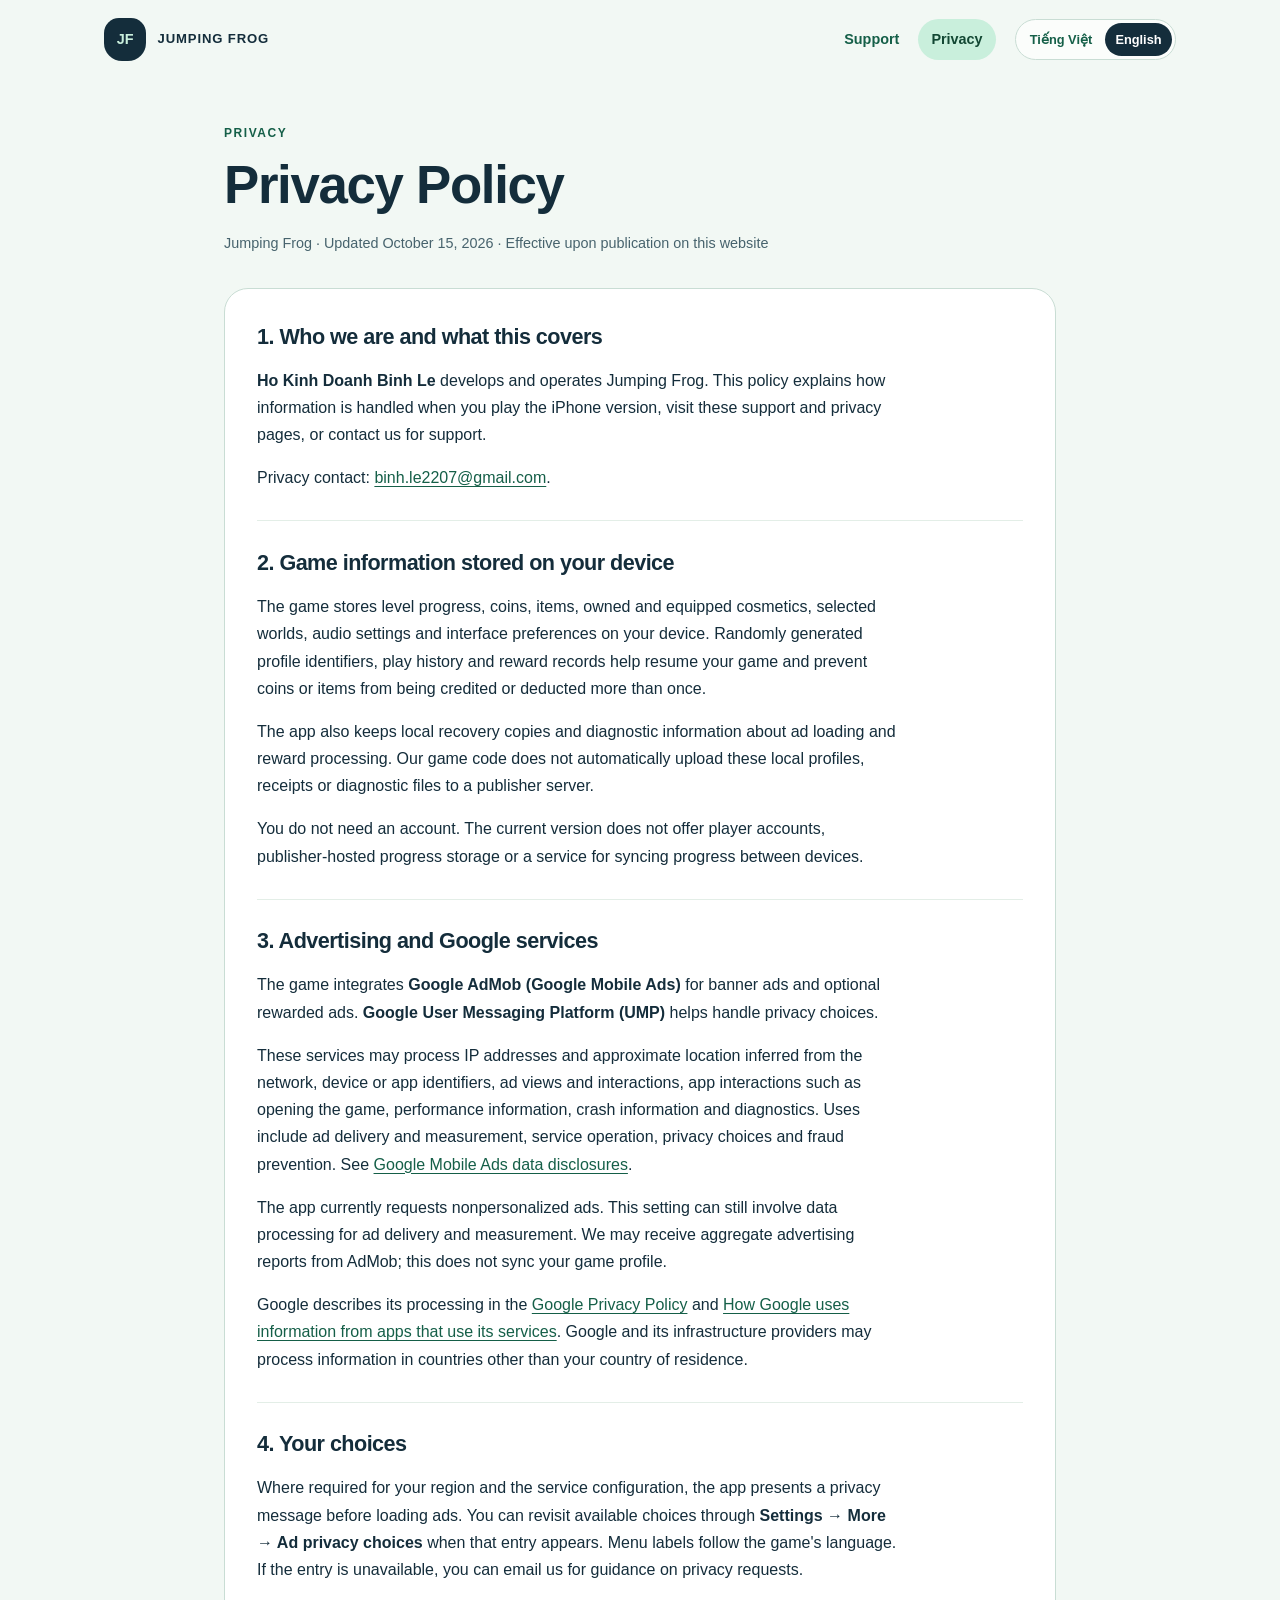
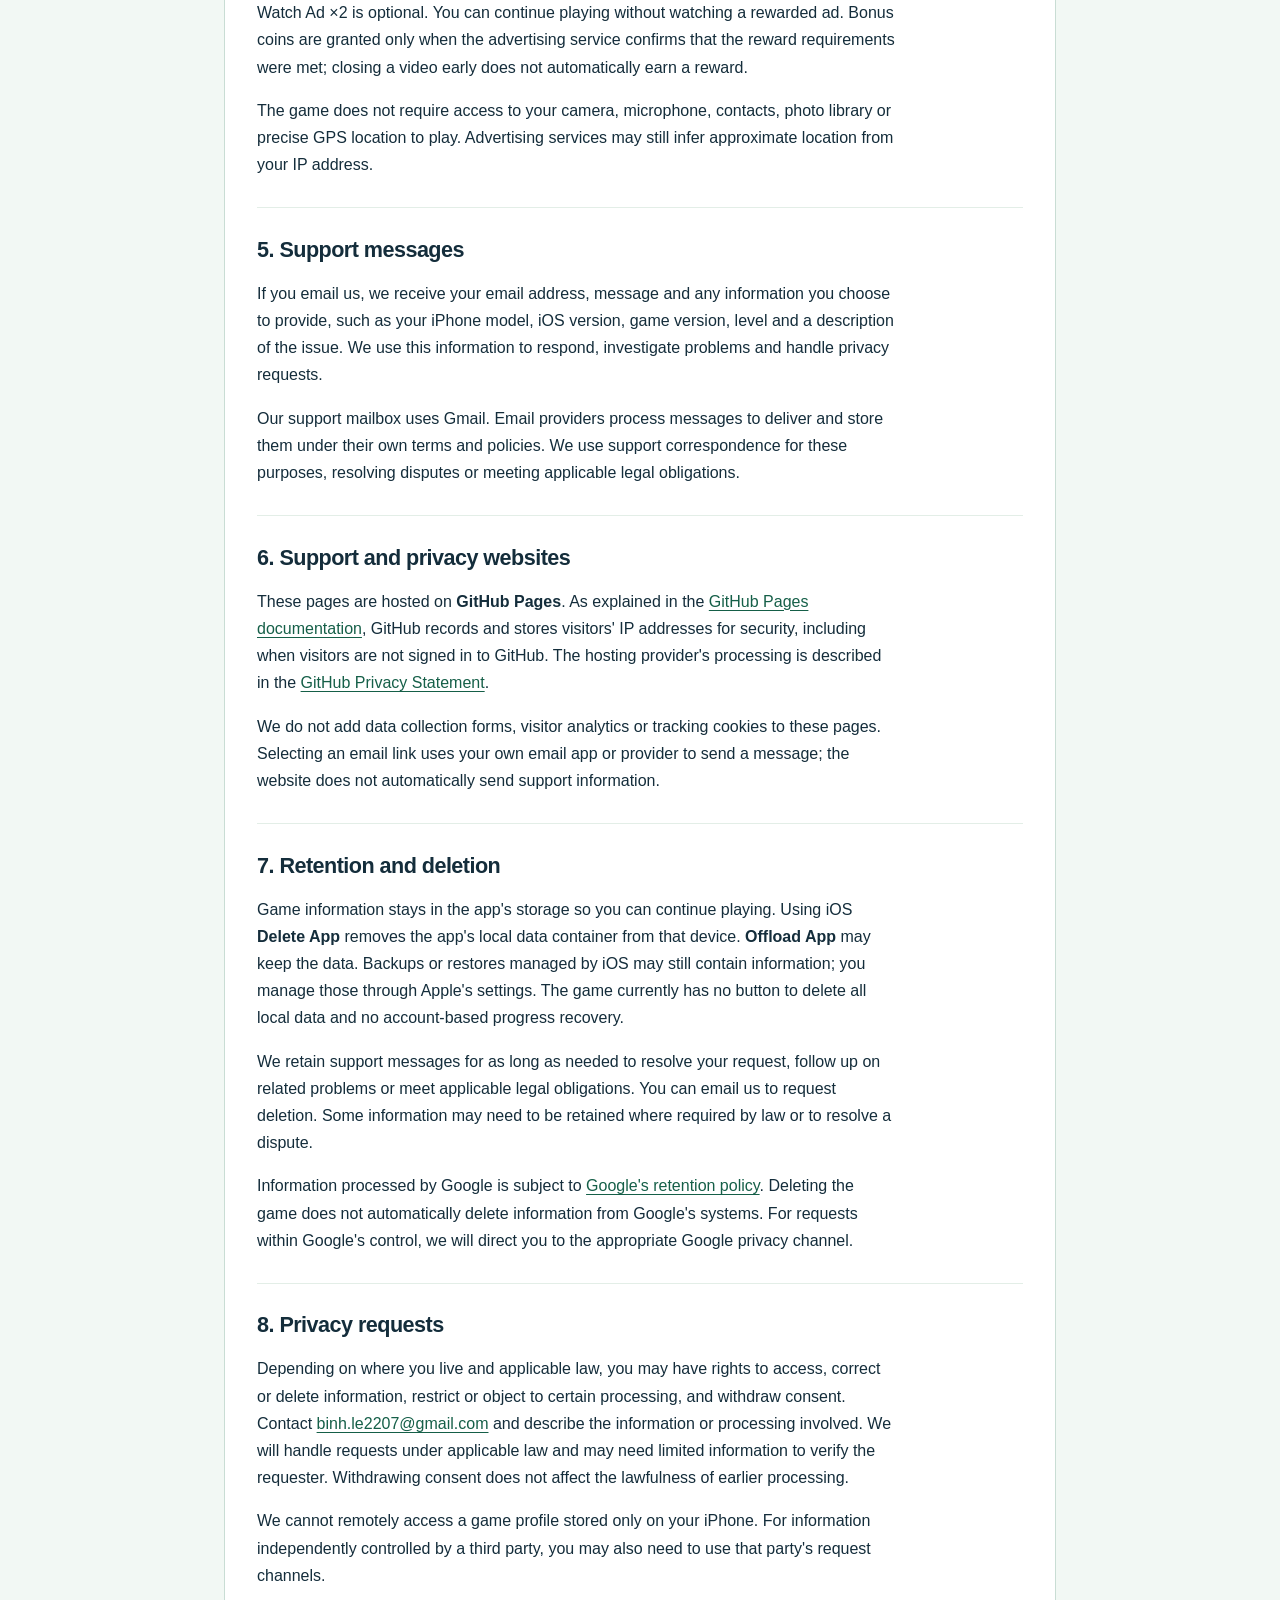
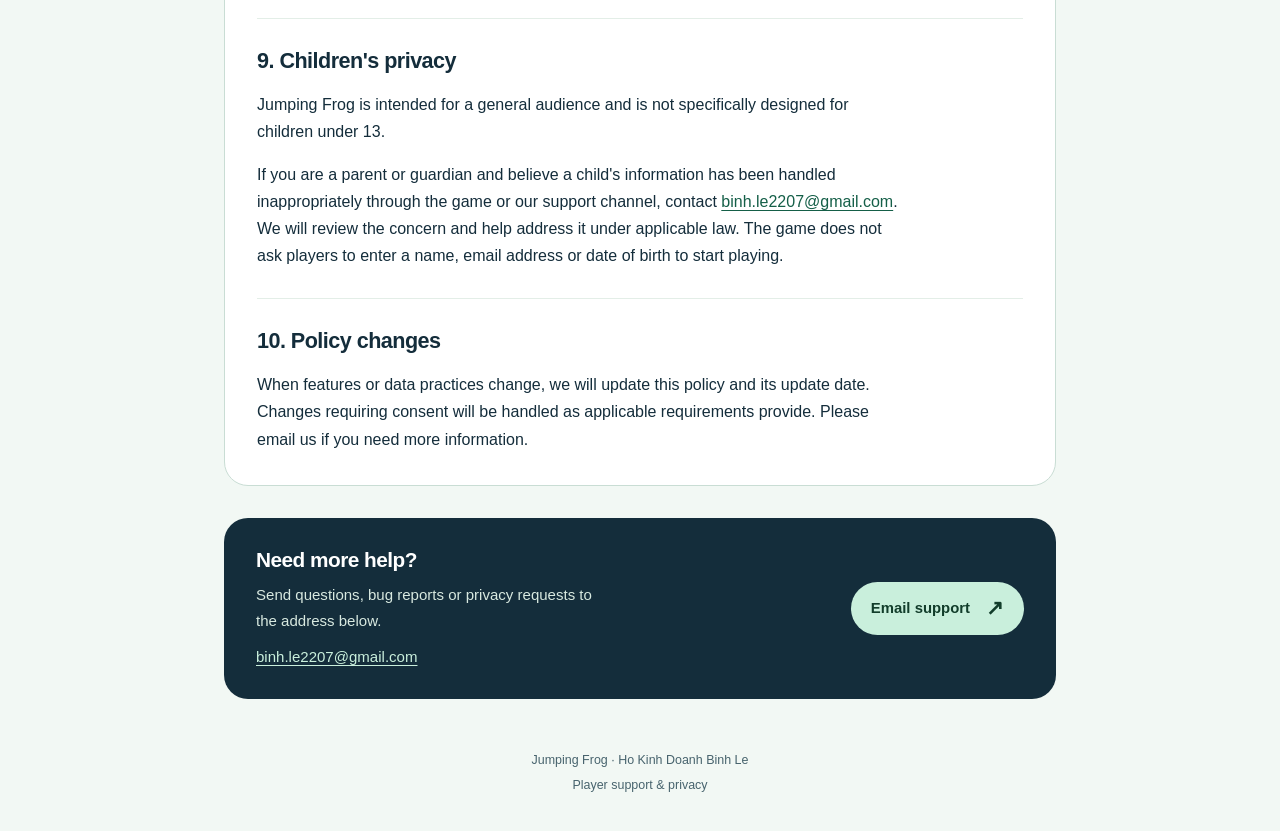
==== privacy-en.html @ c0b01f3e "Create privacy-en.html" ====
<!doctype html>
<html lang="en">
<head>
  <meta charset="utf-8">
  <meta name="viewport" content="width=device-width, initial-scale=1">
  <meta name="referrer" content="no-referrer">
  <meta name="color-scheme" content="light">
  <title>Privacy Policy · Jumping Frog</title>
  <link rel="icon" href="data:,">
  <link rel="stylesheet" href="styles.css">
</head>
<body>
  <a class="skip-link" href="#main">Skip to main content</a>
  <header class="site-header">
    <a class="brand" href="index.html" aria-label="Jumping Frog · Home"><span class="brand-mark" aria-hidden="true">JF</span><span>JUMPING FROG</span></a>
    <nav class="main-nav" aria-label="Main navigation"><a href="support-en.html">Support</a><a href="privacy-en.html" aria-current="page">Privacy</a></nav>
    <nav class="language-nav" aria-label="Choose page language"><a href="privacy.html" lang="vi" hreflang="vi">Tiếng Việt</a><a href="privacy-en.html" lang="en" hreflang="en" aria-current="page">English</a></nav>
  </header>
  <main id="main" class="page policy-page" tabindex="-1">
    <div class="hero"><p class="eyebrow">Privacy</p><h1>Privacy Policy</h1><p class="metadata">Jumping Frog · Updated October 15, 2026 · Effective upon publication on this website</p></div>
    <article class="policy-card"><section id="section-1"><h2>1. Who we are and what this covers</h2><p><strong>Ho Kinh Doanh Binh Le</strong> develops and operates Jumping Frog. This policy explains how information is handled when you play the iPhone version, visit these support and privacy pages, or contact us for support.</p>
<p>Privacy contact: <a href="mailto:binh.le2207@gmail.com">binh.le2207@gmail.com</a>.</p></section><section id="section-2"><h2>2. Game information stored on your device</h2><p>The game stores level progress, coins, items, owned and equipped cosmetics, selected worlds, audio settings and interface preferences on your device. Randomly generated profile identifiers, play history and reward records help resume your game and prevent coins or items from being credited or deducted more than once.</p>
<p>The app also keeps local recovery copies and diagnostic information about ad loading and reward processing. Our game code does not automatically upload these local profiles, receipts or diagnostic files to a publisher server.</p>
<p>You do not need an account. The current version does not offer player accounts, publisher-hosted progress storage or a service for syncing progress between devices.</p></section><section id="section-3"><h2>3. Advertising and Google services</h2><p>The game integrates <strong>Google AdMob (Google Mobile Ads)</strong> for banner ads and optional rewarded ads. <strong>Google User Messaging Platform (UMP)</strong> helps handle privacy choices.</p>
<p>These services may process IP addresses and approximate location inferred from the network, device or app identifiers, ad views and interactions, app interactions such as opening the game, performance information, crash information and diagnostics. Uses include ad delivery and measurement, service operation, privacy choices and fraud prevention. See <a href="https://developers.google.com/admob/ios/privacy/data-disclosure" rel="noreferrer">Google Mobile Ads data disclosures</a>.</p>
<p>The app currently requests nonpersonalized ads. This setting can still involve data processing for ad delivery and measurement. We may receive aggregate advertising reports from AdMob; this does not sync your game profile.</p>
<p>Google describes its processing in the <a href="https://policies.google.com/privacy" rel="noreferrer">Google Privacy Policy</a> and <a href="https://policies.google.com/technologies/partner-sites" rel="noreferrer">How Google uses information from apps that use its services</a>. Google and its infrastructure providers may process information in countries other than your country of residence.</p></section><section id="section-4"><h2>4. Your choices</h2><p>Where required for your region and the service configuration, the app presents a privacy message before loading ads. You can revisit available choices through <strong>Settings → More → Ad privacy choices</strong> when that entry appears. Menu labels follow the game&#x27;s language. If the entry is unavailable, you can email us for guidance on privacy requests.</p>
<p>Watch Ad ×2 is optional. You can continue playing without watching a rewarded ad. Bonus coins are granted only when the advertising service confirms that the reward requirements were met; closing a video early does not automatically earn a reward.</p>
<p>The game does not require access to your camera, microphone, contacts, photo library or precise GPS location to play. Advertising services may still infer approximate location from your IP address.</p></section><section id="section-5"><h2>5. Support messages</h2><p>If you email us, we receive your email address, message and any information you choose to provide, such as your iPhone model, iOS version, game version, level and a description of the issue. We use this information to respond, investigate problems and handle privacy requests.</p>
<p>Our support mailbox uses Gmail. Email providers process messages to deliver and store them under their own terms and policies. We use support correspondence for these purposes, resolving disputes or meeting applicable legal obligations.</p></section><section id="section-6"><h2>6. Support and privacy websites</h2><p>These pages are hosted on <strong>GitHub Pages</strong>. As explained in the <a href="https://docs.github.com/en/pages/getting-started-with-github-pages/what-is-github-pages" rel="noreferrer">GitHub Pages documentation</a>, GitHub records and stores visitors&#x27; IP addresses for security, including when visitors are not signed in to GitHub. The hosting provider&#x27;s processing is described in the <a href="https://docs.github.com/en/site-policy/privacy-policies/github-general-privacy-statement" rel="noreferrer">GitHub Privacy Statement</a>.</p>
<p>We do not add data collection forms, visitor analytics or tracking cookies to these pages. Selecting an email link uses your own email app or provider to send a message; the website does not automatically send support information.</p></section><section id="section-7"><h2>7. Retention and deletion</h2><p>Game information stays in the app&#x27;s storage so you can continue playing. Using iOS <strong>Delete App</strong> removes the app&#x27;s local data container from that device. <strong>Offload App</strong> may keep the data. Backups or restores managed by iOS may still contain information; you manage those through Apple&#x27;s settings. The game currently has no button to delete all local data and no account-based progress recovery.</p>
<p>We retain support messages for as long as needed to resolve your request, follow up on related problems or meet applicable legal obligations. You can email us to request deletion. Some information may need to be retained where required by law or to resolve a dispute.</p>
<p>Information processed by Google is subject to <a href="https://policies.google.com/technologies/retention" rel="noreferrer">Google&#x27;s retention policy</a>. Deleting the game does not automatically delete information from Google&#x27;s systems. For requests within Google&#x27;s control, we will direct you to the appropriate Google privacy channel.</p></section><section id="section-8"><h2>8. Privacy requests</h2><p>Depending on where you live and applicable law, you may have rights to access, correct or delete information, restrict or object to certain processing, and withdraw consent. Contact <a href="mailto:binh.le2207@gmail.com">binh.le2207@gmail.com</a> and describe the information or processing involved. We will handle requests under applicable law and may need limited information to verify the requester. Withdrawing consent does not affect the lawfulness of earlier processing.</p>
<p>We cannot remotely access a game profile stored only on your iPhone. For information independently controlled by a third party, you may also need to use that party&#x27;s request channels.</p></section><section id="section-9"><h2>9. Children&#x27;s privacy</h2><p>Jumping Frog is intended for a general audience and is not specifically designed for children under 13.</p>
<p>If you are a parent or guardian and believe a child&#x27;s information has been handled inappropriately through the game or our support channel, contact <a href="mailto:binh.le2207@gmail.com">binh.le2207@gmail.com</a>. We will review the concern and help address it under applicable law. The game does not ask players to enter a name, email address or date of birth to start playing.</p></section><section id="section-10"><h2>10. Policy changes</h2><p>When features or data practices change, we will update this policy and its update date. Changes requiring consent will be handled as applicable requirements provide. Please email us if you need more information.</p></section></article>
    <aside class="contact-card" aria-label="Need more help?">
      <div><h2>Need more help?</h2><p>Send questions, bug reports or privacy requests to the address below.</p><a class="email-address" href="mailto:binh.le2207@gmail.com">binh.le2207@gmail.com</a></div>
      <a class="button" href="mailto:binh.le2207@gmail.com?subject=Jumping%20Frog%20%E2%80%93%20Support">Email support<span aria-hidden="true">↗</span></a>
    </aside>
  </main>
  <footer class="site-footer"><p>Jumping Frog · Ho Kinh Doanh Binh Le</p><p>Player support & privacy</p></footer>
</body>
</html>
---- styles.css ----
:root{--navy:#142d3b;--muted:#47636d;--mint:#c9efdc;--leaf:#155f48;--line:#c9ddd4;--paper:#fff;--ground:#f2f8f4;--amber:#fff3d6}
*{box-sizing:border-box}html{scroll-behavior:auto;scroll-padding-top:1.5rem}body{margin:0;background:var(--ground);color:var(--navy);font-family:-apple-system,BlinkMacSystemFont,"Segoe UI",sans-serif;font-size:16px;line-height:1.7;-webkit-text-size-adjust:100%}a{color:var(--leaf);text-underline-offset:.2em;overflow-wrap:anywhere}a:hover{text-decoration-thickness:2px}a:focus-visible,summary:focus-visible{outline:3px solid #147b56;outline-offset:4px;border-radius:5px}button,a,summary{-webkit-tap-highlight-color:transparent}p{margin:0 0 1rem}p:last-child{margin-bottom:0}h1,h2,h3{line-height:1.25;letter-spacing:-.025em;overflow-wrap:anywhere}h1{font-size:clamp(2rem,4.8vw,3.3rem);margin:.55rem 0 .8rem;max-width:24ch}h2{font-size:1.35rem;margin:0 0 1rem}h3{font-size:1.1rem;margin:1.5rem 0 .7rem}ul{padding-left:1.4rem;margin:1rem 0 1.4rem}li{padding-left:.2rem;margin:.45rem 0}strong{font-weight:700}code{background:#ecf5ef;padding:.15em .3em;border-radius:4px;overflow-wrap:anywhere}
.skip-link{position:absolute;left:1rem;top:-100px;background:var(--navy);color:white;padding:.65rem 1rem;z-index:2}.skip-link:focus{top:1rem}.site-header{max-width:1120px;margin:auto;display:flex;gap:1.2rem;align-items:center;flex-wrap:wrap;padding:max(1.15rem,env(safe-area-inset-top)) max(1.5rem,env(safe-area-inset-right)) 1.15rem max(1.5rem,env(safe-area-inset-left))}.brand{display:flex;align-items:center;gap:.7rem;color:var(--navy);text-decoration:none;font-size:.82rem;font-weight:800;letter-spacing:.065em;white-space:nowrap}.brand-mark{display:grid;place-items:center;width:2.65rem;height:2.65rem;border-radius:15px 15px 18px 18px;background:var(--navy);color:var(--mint);font-size:.9rem;letter-spacing:0}.main-nav{display:flex;gap:.3rem;margin-left:auto}.main-nav a,.language-nav a{font-size:.9rem;font-weight:650;text-decoration:none;border-radius:999px;padding:.5rem .85rem;white-space:nowrap}.main-nav a[aria-current]{background:var(--mint);color:#124733}.language-nav{display:flex;gap:.15rem;border:1px solid var(--line);border-radius:999px;padding:3px;background:rgba(255,255,255,.7)}.language-nav a{font-size:.8rem;padding:.35rem .65rem}.language-nav a[aria-current]{background:var(--navy);color:white}.page{max-width:880px;margin:auto;padding:2.75rem max(1.5rem,env(safe-area-inset-right)) 3rem max(1.5rem,env(safe-area-inset-left))}.hero{margin-bottom:2rem}.eyebrow{text-transform:uppercase;font-size:.75rem;font-weight:800;letter-spacing:.13em;color:var(--leaf);margin:0}.metadata{color:var(--muted);font-size:.9rem}.intro-card,.policy-card{background:var(--paper);border:1px solid var(--line);border-radius:24px;padding:2rem}.intro-card{border-top:4px solid #66b992}.intro-card p{max-width:65ch}.policy-card section+section{border-top:1px solid #e3eee7;padding-top:1.8rem;margin-top:1.8rem}.policy-card section:first-of-type{margin-top:.2rem}.policy-card p{max-width:72ch}.section-heading{margin:2.3rem 0 1rem}.section-heading h2{margin-bottom:.4rem}.section-heading p{font-size:.92rem;color:var(--muted)}.faq{background:var(--paper);border:1px solid var(--line);border-radius:17px;margin:.7rem 0;overflow:hidden}.faq summary{display:flex;align-items:center;justify-content:space-between;gap:1rem;font-weight:700;line-height:1.5;padding:1.15rem 1.4rem;cursor:pointer;list-style:none}.faq summary::-webkit-details-marker{display:none}.faq summary::after{content:"+";display:grid;place-items:center;flex:0 0 1.65rem;height:1.65rem;border-radius:50%;background:#e9f5ed;color:var(--leaf);font-size:1.2rem;font-weight:500;line-height:1}.faq[open] summary::after{content:"−";background:var(--navy);color:var(--mint)}.faq[open] summary{background:#f1faf5}.faq-answer{padding:1.25rem 1.4rem 1.4rem;border-top:1px solid #e3eee7}.faq-answer p,.faq-answer li{max-width:68ch}.faq-answer ul:last-child{margin-bottom:0}.contact-card{display:flex;align-items:center;justify-content:space-between;gap:1.5rem;border-radius:24px;background:var(--navy);color:white;padding:1.8rem 2rem;margin-top:2rem}.contact-card h2{font-size:1.3rem;margin:0 0 .6rem}.contact-card p{color:#d8e9e0;font-size:.94rem;max-width:42ch;margin-bottom:.6rem}.email-address{color:var(--mint);font-size:.94rem}.button{display:inline-flex;justify-content:space-between;align-items:center;gap:1rem;text-decoration:none;background:var(--mint);color:#123d2b;font-size:.93rem;font-weight:750;border-radius:999px;padding:.85rem 1.25rem;min-height:48px;white-space:nowrap}.button:hover{background:#b1e7cc;text-decoration:none}.button span{font-size:1.3rem;line-height:1}.site-footer{max-width:1120px;margin:auto;padding:0 1.5rem max(2rem,env(safe-area-inset-bottom));text-align:center;color:var(--muted);font-size:.78rem}.site-footer p{margin:.2rem 0}.link-grid{display:grid;grid-template-columns:1fr 1fr;gap:1rem}.link-card{display:block;border-radius:22px;padding:1.6rem;background:white;border:1px solid var(--line);text-decoration:none;color:var(--navy)}.link-card:hover{border-color:#70ae90;box-shadow:0 5px 20px #173e2b0a}.link-card h2{margin-bottom:.65rem}.link-card p{color:var(--muted);font-size:.94rem}.link-card .link-label{display:block;color:var(--leaf);margin-top:1.4rem;font-weight:700}.index-note{color:var(--muted);margin-top:1.8rem;font-size:.92rem;max-width:68ch}
@media(max-width:650px){.site-header{gap:.8rem;padding:1rem 1.15rem}.brand{flex:1}.main-nav{order:3;margin:0;width:100%;justify-content:center;border-top:1px solid var(--line);padding-top:.6rem}.main-nav a{padding:.45rem 1.1rem}.language-nav a{font-size:.75rem;padding:.3rem .5rem}.brand-mark{width:2.25rem;height:2.25rem;border-radius:12px}.brand{font-size:.72rem;gap:.5rem}.page{padding:2rem 1.15rem 2rem}.hero{margin-bottom:1.4rem}.intro-card,.policy-card{padding:1.4rem;border-radius:20px}.policy-card h2{font-size:1.22rem}.faq summary{padding:1rem 1.1rem;font-size:.97rem}.faq-answer{padding:1.1rem;font-size:.97rem}.contact-card{display:block;padding:1.4rem;border-radius:20px}.contact-card .button{margin-top:1.1rem;width:100%}.link-grid{grid-template-columns:1fr}.site-footer{padding-inline:1.15rem}}
@media(max-width:360px){.brand{flex-basis:100%;justify-content:center}.language-nav{margin-inline:auto}.site-header{gap:.7rem}.page{padding-inline:.9rem}.intro-card,.policy-card{padding:1.2rem}.contact-card{padding:1.2rem}}
@media print{body{background:white;font-size:11pt}.site-header,.language-nav,.main-nav,.skip-link,.contact-card .button{display:none}.page{padding:1rem 0;max-width:none}.hero{margin-bottom:1.2rem}h1{font-size:24pt}.policy-card,.intro-card,.faq,.contact-card{border:0;padding:0;background:white;color:#111;border-radius:0}.contact-card p,.contact-card a,.site-footer{color:#333}.faq-answer{display:block!important;border:0;padding:0 0 1rem}.faq summary{padding:1rem 0 .5rem}.faq summary::after{display:none}.faq{break-inside:avoid}.policy-card section{break-inside:avoid}.site-footer{padding:1rem 0}}
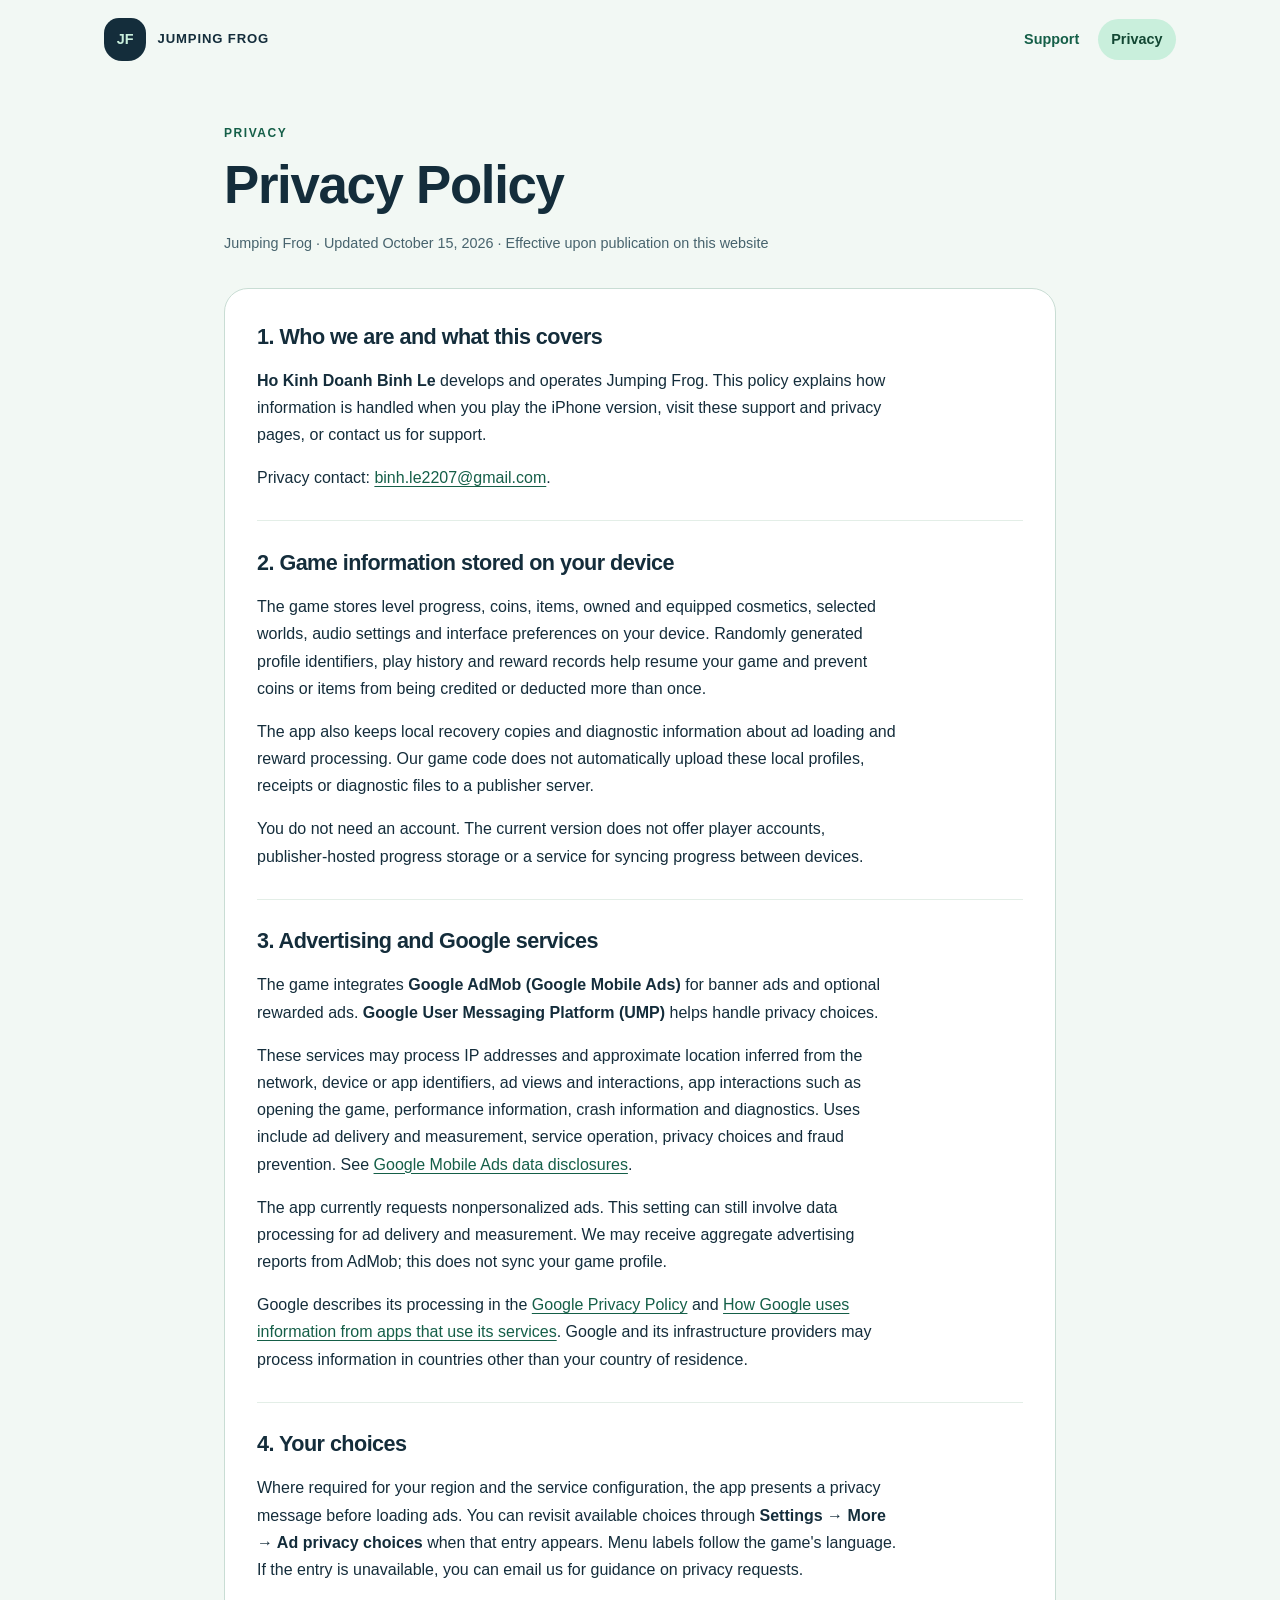
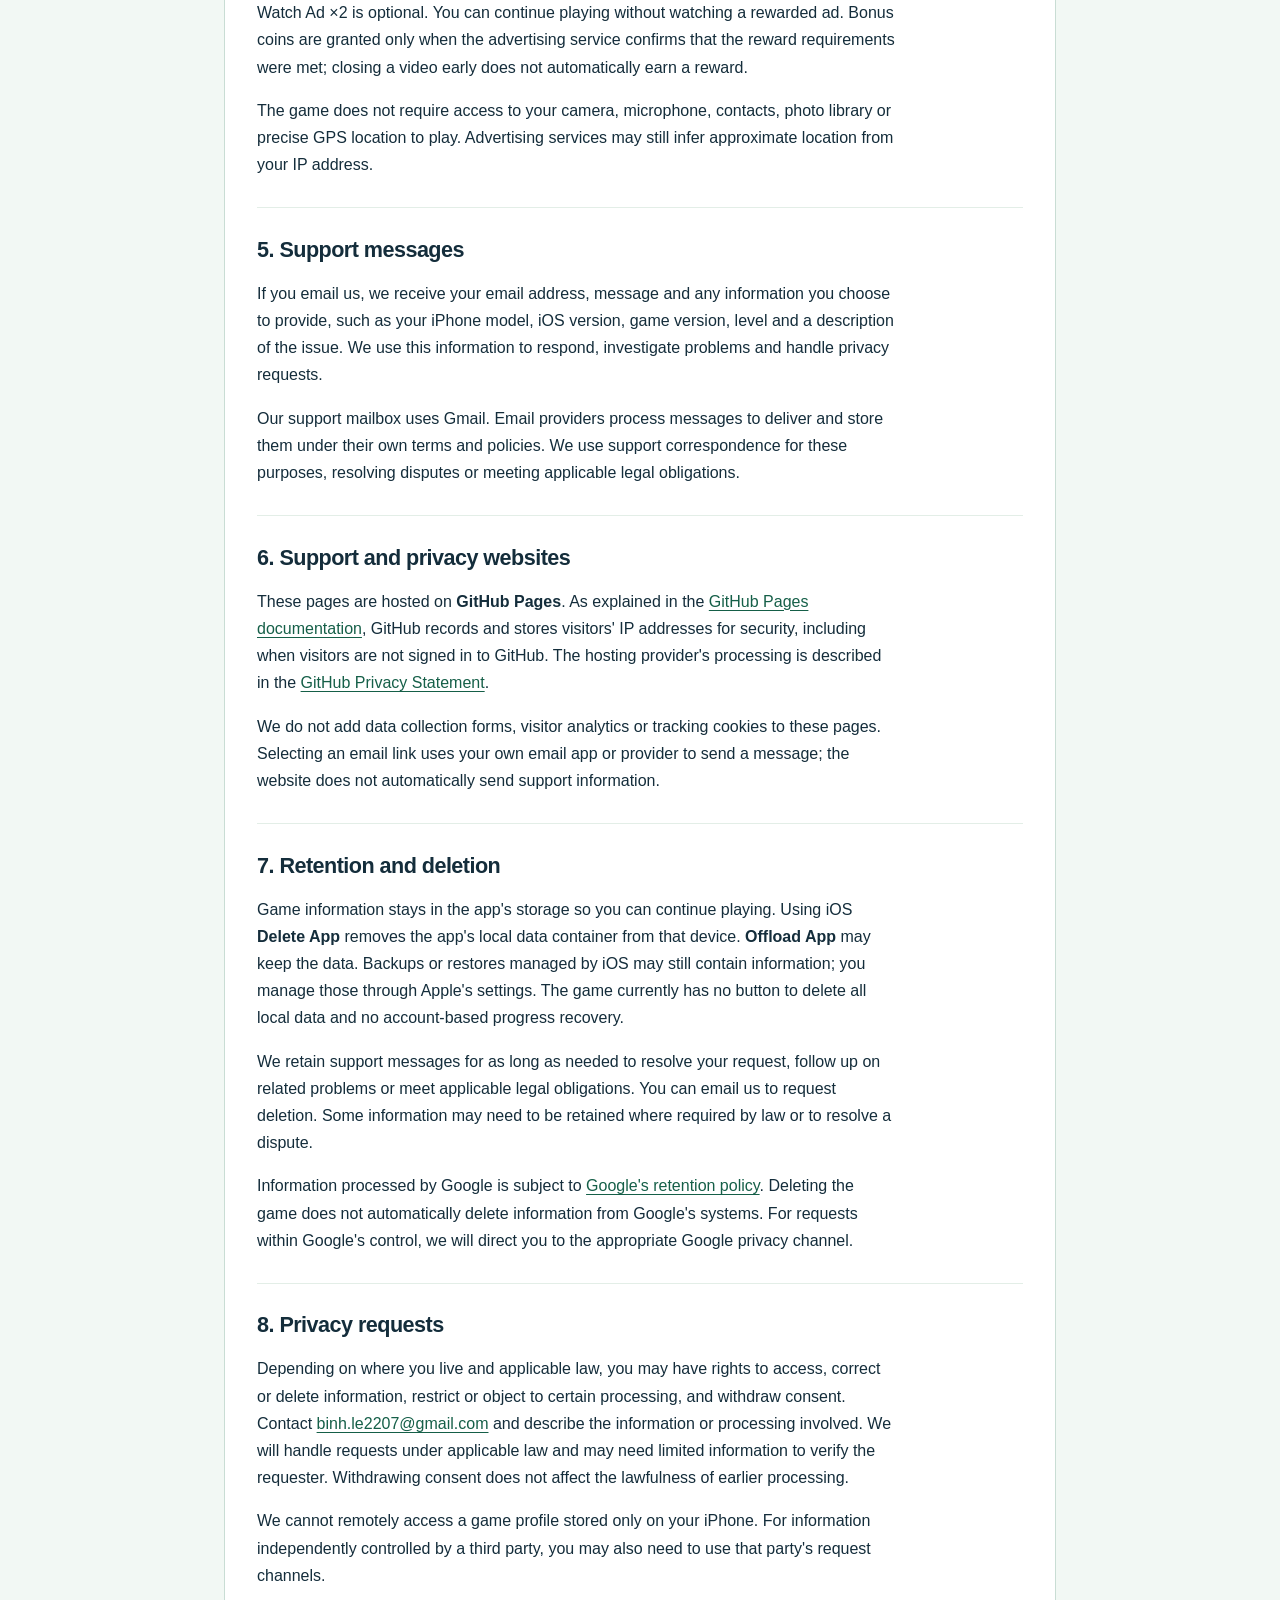
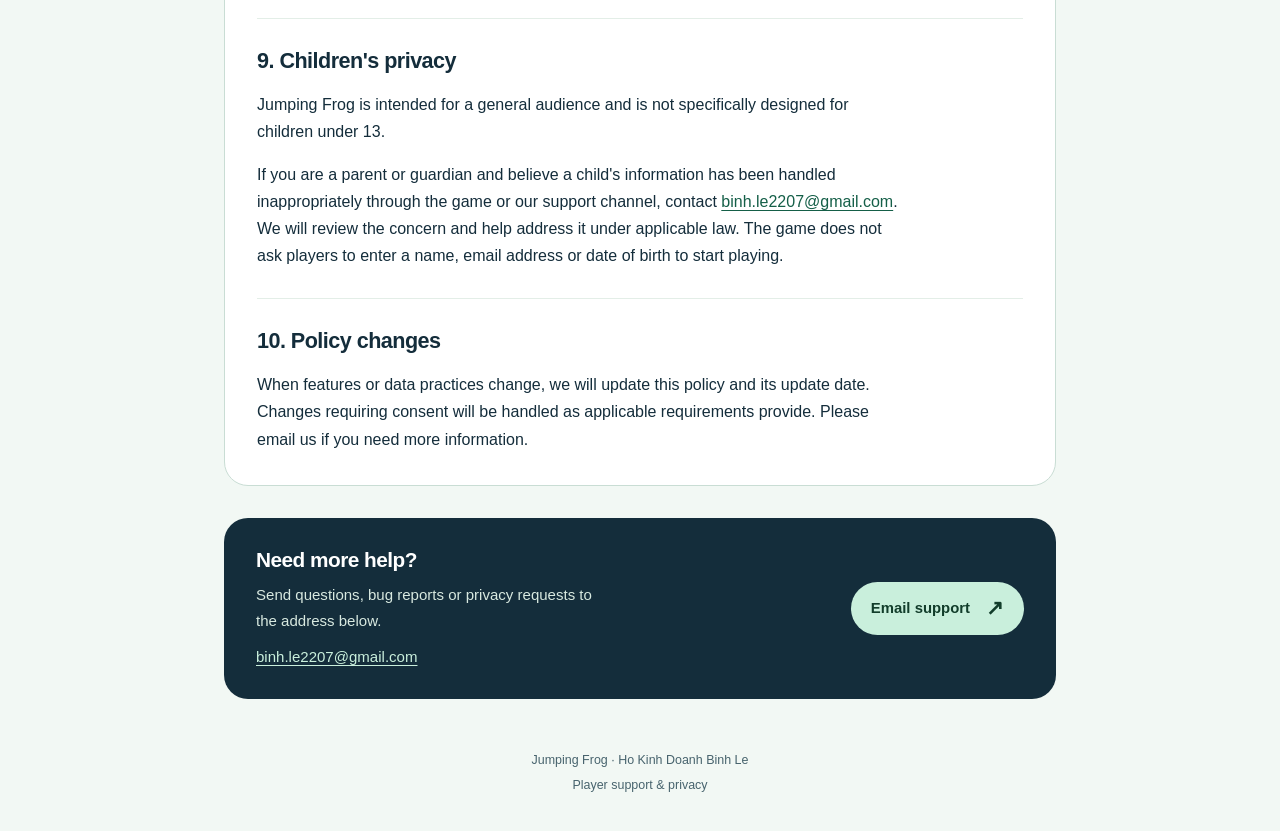
==== commit 48465b6a: "Use English only: privacy-en.html" ====
--- a/privacy-en.html
+++ b/privacy-en.html
@@ -8,13 +8,13 @@
   <title>Privacy Policy · Jumping Frog</title>
   <link rel="icon" href="data:,">
   <link rel="stylesheet" href="styles.css">
+  <link rel="canonical" href="privacy-en.html">
 </head>
 <body>
   <a class="skip-link" href="#main">Skip to main content</a>
   <header class="site-header">
     <a class="brand" href="index.html" aria-label="Jumping Frog · Home"><span class="brand-mark" aria-hidden="true">JF</span><span>JUMPING FROG</span></a>
     <nav class="main-nav" aria-label="Main navigation"><a href="support-en.html">Support</a><a href="privacy-en.html" aria-current="page">Privacy</a></nav>
-    <nav class="language-nav" aria-label="Choose page language"><a href="privacy.html" lang="vi" hreflang="vi">Tiếng Việt</a><a href="privacy-en.html" lang="en" hreflang="en" aria-current="page">English</a></nav>
   </header>
   <main id="main" class="page policy-page" tabindex="-1">
     <div class="hero"><p class="eyebrow">Privacy</p><h1>Privacy Policy</h1><p class="metadata">Jumping Frog · Updated October 15, 2026 · Effective upon publication on this website</p></div>
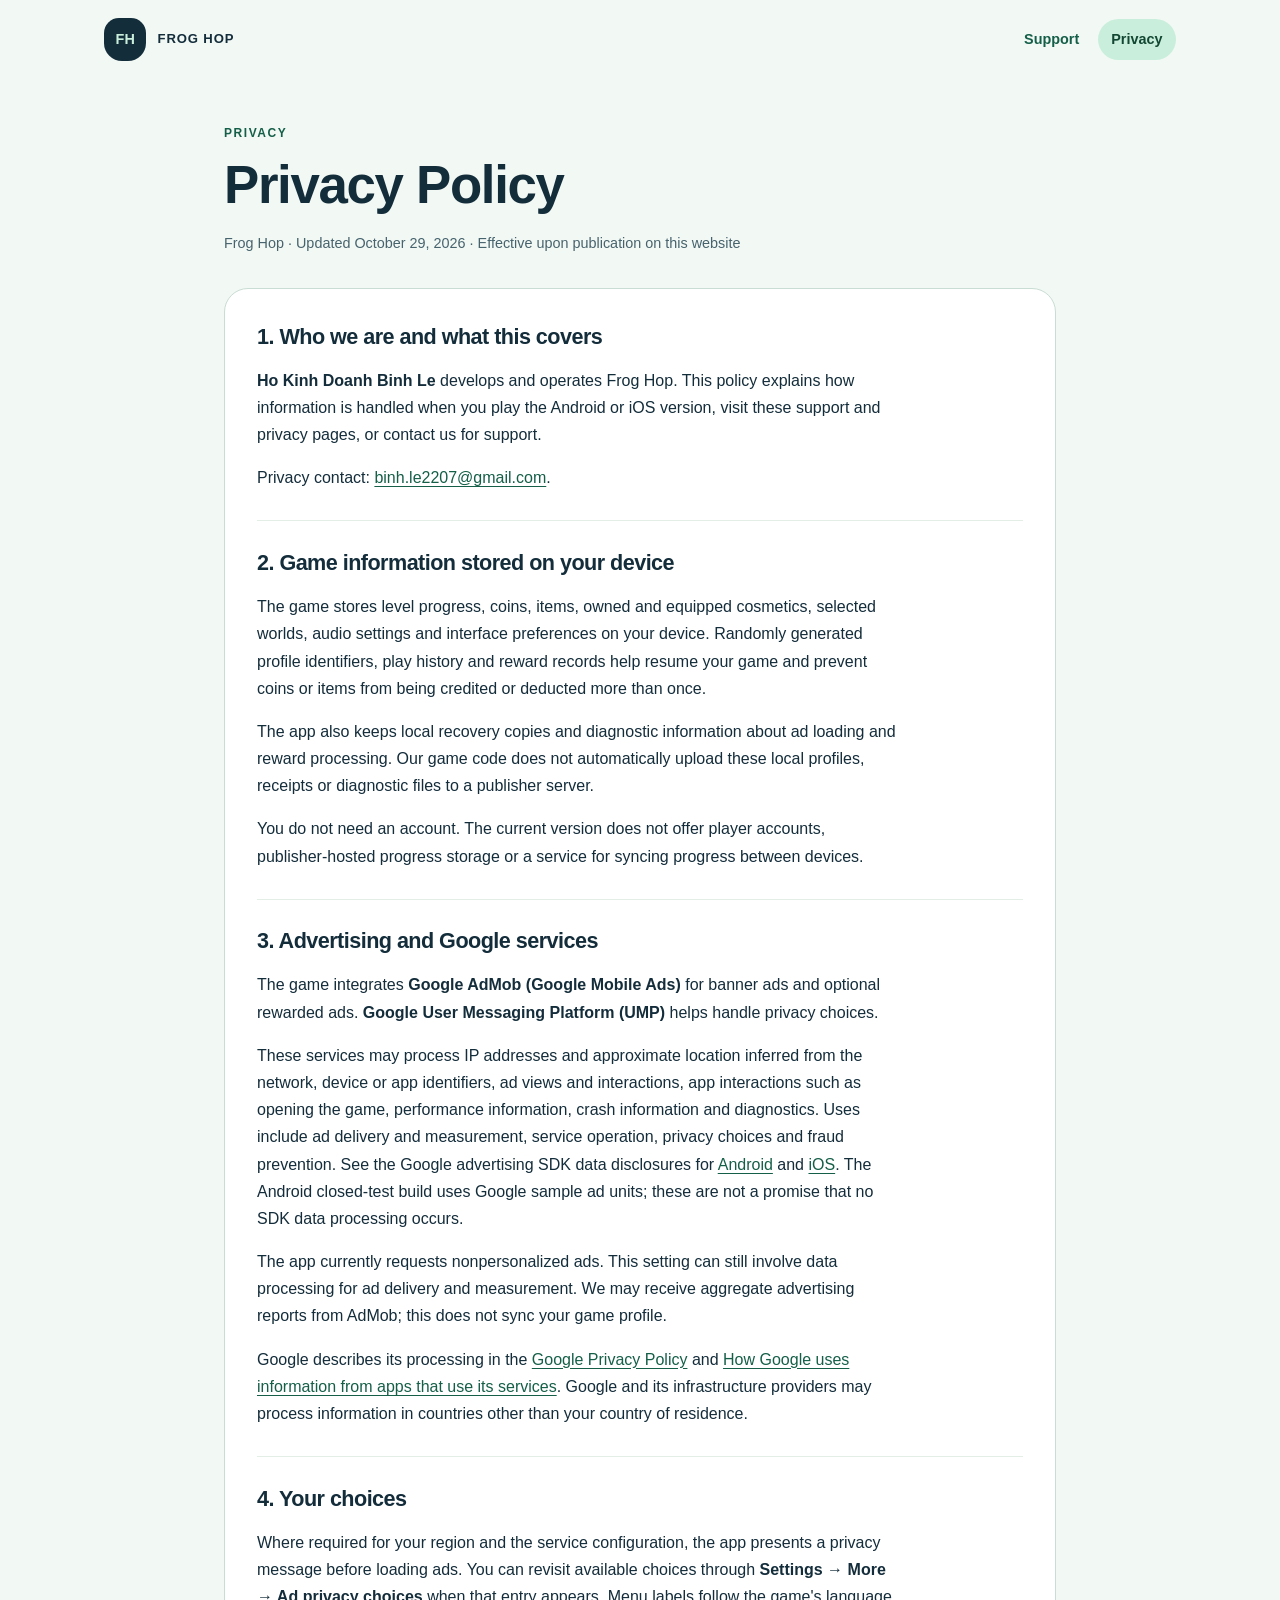
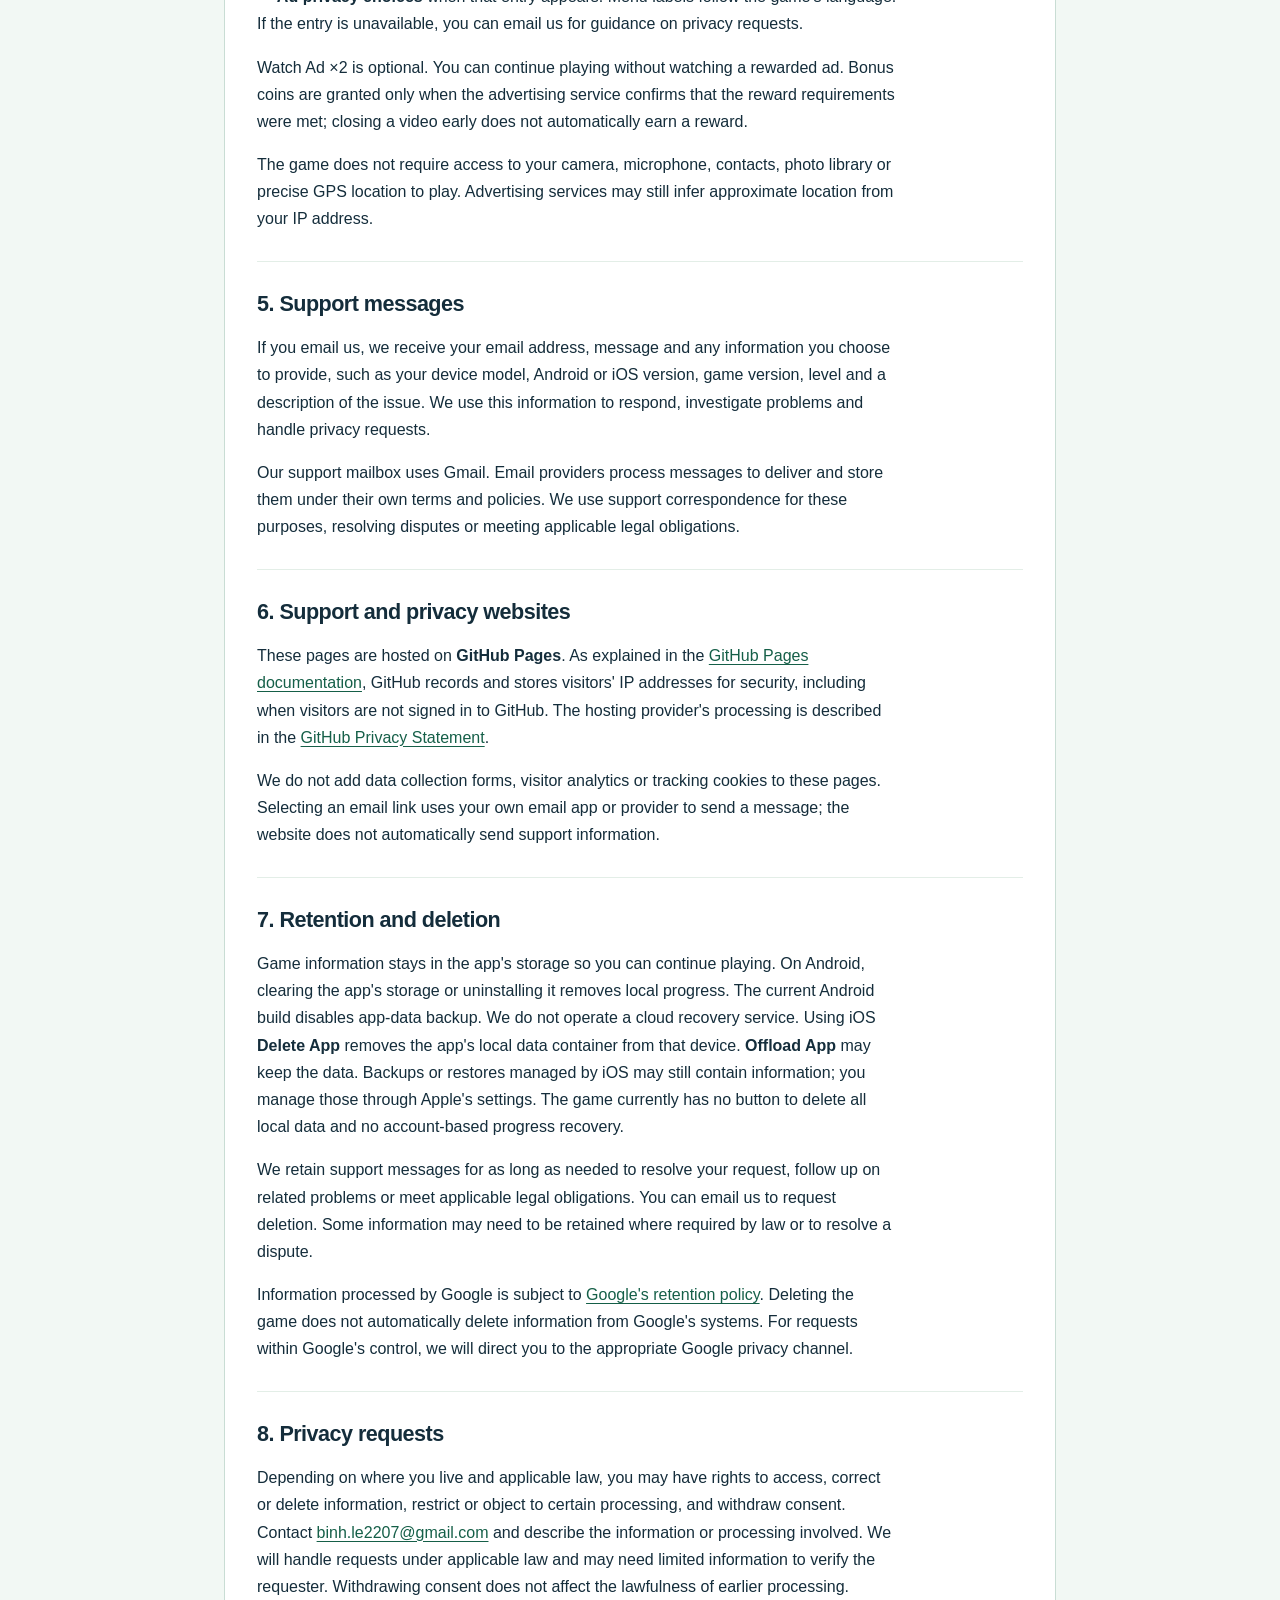
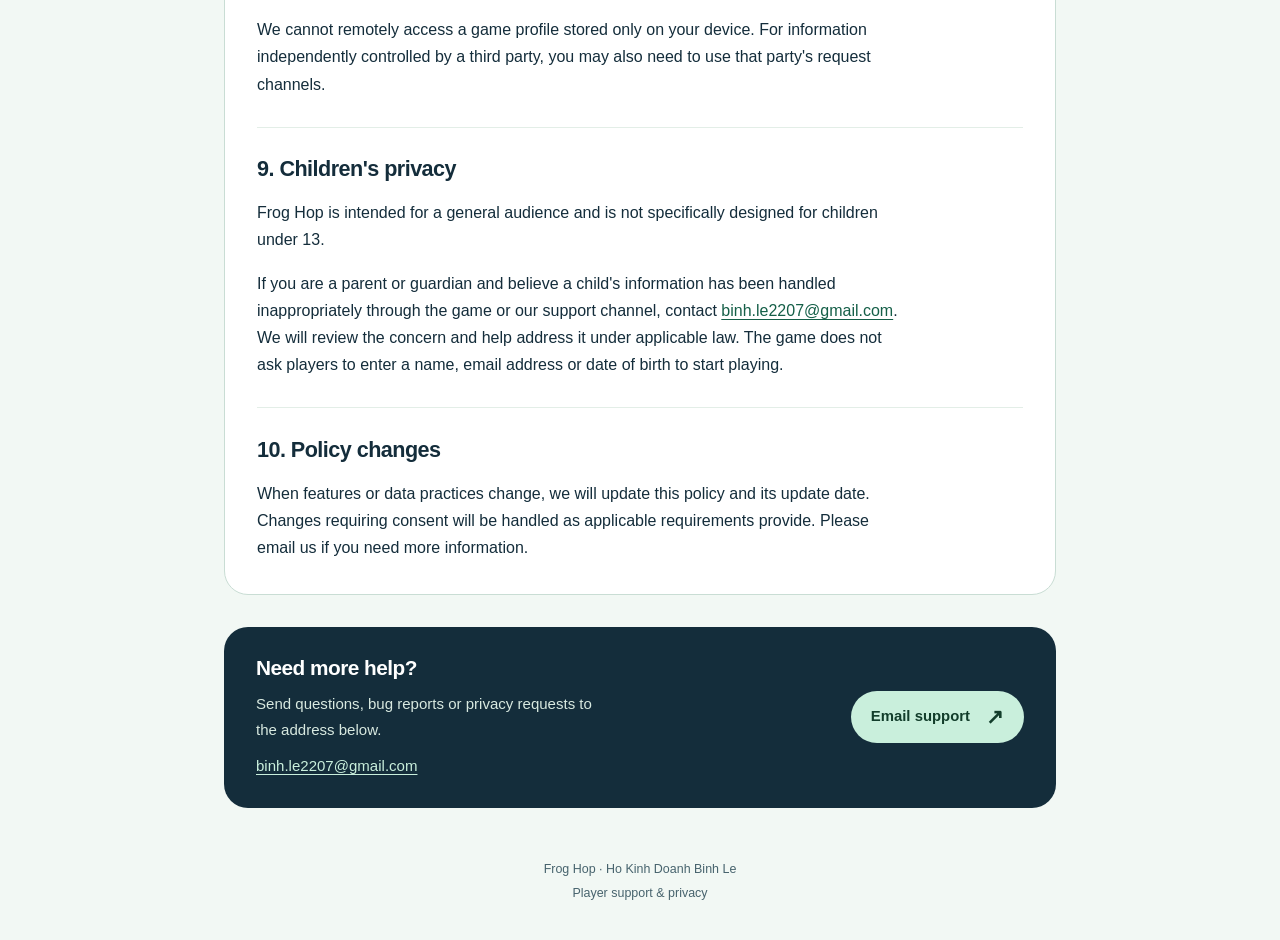
==== commit 52c96dc5: "Update Frog Hop privacy and support for Android and iOS Rename public pages to Frog Hop, cover Andro" ====
--- a/privacy-en.html
+++ b/privacy-en.html
@@ -5,7 +5,7 @@
   <meta name="viewport" content="width=device-width, initial-scale=1">
   <meta name="referrer" content="no-referrer">
   <meta name="color-scheme" content="light">
-  <title>Privacy Policy · Jumping Frog</title>
+  <title>Privacy Policy · Frog Hop</title>
   <link rel="icon" href="data:,">
   <link rel="stylesheet" href="styles.css">
   <link rel="canonical" href="privacy-en.html">
@@ -13,31 +13,31 @@
 <body>
   <a class="skip-link" href="#main">Skip to main content</a>
   <header class="site-header">
-    <a class="brand" href="index.html" aria-label="Jumping Frog · Home"><span class="brand-mark" aria-hidden="true">JF</span><span>JUMPING FROG</span></a>
+    <a class="brand" href="index.html" aria-label="Frog Hop · Home"><span class="brand-mark" aria-hidden="true">FH</span><span>FROG HOP</span></a>
     <nav class="main-nav" aria-label="Main navigation"><a href="support-en.html">Support</a><a href="privacy-en.html" aria-current="page">Privacy</a></nav>
   </header>
   <main id="main" class="page policy-page" tabindex="-1">
-    <div class="hero"><p class="eyebrow">Privacy</p><h1>Privacy Policy</h1><p class="metadata">Jumping Frog · Updated October 15, 2026 · Effective upon publication on this website</p></div>
-    <article class="policy-card"><section id="section-1"><h2>1. Who we are and what this covers</h2><p><strong>Ho Kinh Doanh Binh Le</strong> develops and operates Jumping Frog. This policy explains how information is handled when you play the iPhone version, visit these support and privacy pages, or contact us for support.</p>
+    <div class="hero"><p class="eyebrow">Privacy</p><h1>Privacy Policy</h1><p class="metadata">Frog Hop · Updated October 29, 2026 · Effective upon publication on this website</p></div>
+    <article class="policy-card"><section id="section-1"><h2>1. Who we are and what this covers</h2><p><strong>Ho Kinh Doanh Binh Le</strong> develops and operates Frog Hop. This policy explains how information is handled when you play the Android or iOS version, visit these support and privacy pages, or contact us for support.</p>
 <p>Privacy contact: <a href="mailto:binh.le2207@gmail.com">binh.le2207@gmail.com</a>.</p></section><section id="section-2"><h2>2. Game information stored on your device</h2><p>The game stores level progress, coins, items, owned and equipped cosmetics, selected worlds, audio settings and interface preferences on your device. Randomly generated profile identifiers, play history and reward records help resume your game and prevent coins or items from being credited or deducted more than once.</p>
 <p>The app also keeps local recovery copies and diagnostic information about ad loading and reward processing. Our game code does not automatically upload these local profiles, receipts or diagnostic files to a publisher server.</p>
 <p>You do not need an account. The current version does not offer player accounts, publisher-hosted progress storage or a service for syncing progress between devices.</p></section><section id="section-3"><h2>3. Advertising and Google services</h2><p>The game integrates <strong>Google AdMob (Google Mobile Ads)</strong> for banner ads and optional rewarded ads. <strong>Google User Messaging Platform (UMP)</strong> helps handle privacy choices.</p>
-<p>These services may process IP addresses and approximate location inferred from the network, device or app identifiers, ad views and interactions, app interactions such as opening the game, performance information, crash information and diagnostics. Uses include ad delivery and measurement, service operation, privacy choices and fraud prevention. See <a href="https://developers.google.com/admob/ios/privacy/data-disclosure" rel="noreferrer">Google Mobile Ads data disclosures</a>.</p>
+<p>These services may process IP addresses and approximate location inferred from the network, device or app identifiers, ad views and interactions, app interactions such as opening the game, performance information, crash information and diagnostics. Uses include ad delivery and measurement, service operation, privacy choices and fraud prevention. See the Google advertising SDK data disclosures for <a href="https://developers.google.com/admob/android/next-gen/privacy/play-data-disclosure" rel="noreferrer">Android</a> and <a href="https://developers.google.com/admob/ios/privacy/data-disclosure" rel="noreferrer">iOS</a>. The Android closed-test build uses Google sample ad units; these are not a promise that no SDK data processing occurs.</p>
 <p>The app currently requests nonpersonalized ads. This setting can still involve data processing for ad delivery and measurement. We may receive aggregate advertising reports from AdMob; this does not sync your game profile.</p>
 <p>Google describes its processing in the <a href="https://policies.google.com/privacy" rel="noreferrer">Google Privacy Policy</a> and <a href="https://policies.google.com/technologies/partner-sites" rel="noreferrer">How Google uses information from apps that use its services</a>. Google and its infrastructure providers may process information in countries other than your country of residence.</p></section><section id="section-4"><h2>4. Your choices</h2><p>Where required for your region and the service configuration, the app presents a privacy message before loading ads. You can revisit available choices through <strong>Settings → More → Ad privacy choices</strong> when that entry appears. Menu labels follow the game&#x27;s language. If the entry is unavailable, you can email us for guidance on privacy requests.</p>
 <p>Watch Ad ×2 is optional. You can continue playing without watching a rewarded ad. Bonus coins are granted only when the advertising service confirms that the reward requirements were met; closing a video early does not automatically earn a reward.</p>
-<p>The game does not require access to your camera, microphone, contacts, photo library or precise GPS location to play. Advertising services may still infer approximate location from your IP address.</p></section><section id="section-5"><h2>5. Support messages</h2><p>If you email us, we receive your email address, message and any information you choose to provide, such as your iPhone model, iOS version, game version, level and a description of the issue. We use this information to respond, investigate problems and handle privacy requests.</p>
+<p>The game does not require access to your camera, microphone, contacts, photo library or precise GPS location to play. Advertising services may still infer approximate location from your IP address.</p></section><section id="section-5"><h2>5. Support messages</h2><p>If you email us, we receive your email address, message and any information you choose to provide, such as your device model, Android or iOS version, game version, level and a description of the issue. We use this information to respond, investigate problems and handle privacy requests.</p>
 <p>Our support mailbox uses Gmail. Email providers process messages to deliver and store them under their own terms and policies. We use support correspondence for these purposes, resolving disputes or meeting applicable legal obligations.</p></section><section id="section-6"><h2>6. Support and privacy websites</h2><p>These pages are hosted on <strong>GitHub Pages</strong>. As explained in the <a href="https://docs.github.com/en/pages/getting-started-with-github-pages/what-is-github-pages" rel="noreferrer">GitHub Pages documentation</a>, GitHub records and stores visitors&#x27; IP addresses for security, including when visitors are not signed in to GitHub. The hosting provider&#x27;s processing is described in the <a href="https://docs.github.com/en/site-policy/privacy-policies/github-general-privacy-statement" rel="noreferrer">GitHub Privacy Statement</a>.</p>
-<p>We do not add data collection forms, visitor analytics or tracking cookies to these pages. Selecting an email link uses your own email app or provider to send a message; the website does not automatically send support information.</p></section><section id="section-7"><h2>7. Retention and deletion</h2><p>Game information stays in the app&#x27;s storage so you can continue playing. Using iOS <strong>Delete App</strong> removes the app&#x27;s local data container from that device. <strong>Offload App</strong> may keep the data. Backups or restores managed by iOS may still contain information; you manage those through Apple&#x27;s settings. The game currently has no button to delete all local data and no account-based progress recovery.</p>
+<p>We do not add data collection forms, visitor analytics or tracking cookies to these pages. Selecting an email link uses your own email app or provider to send a message; the website does not automatically send support information.</p></section><section id="section-7"><h2>7. Retention and deletion</h2><p>Game information stays in the app&#x27;s storage so you can continue playing. On Android, clearing the app&#x27;s storage or uninstalling it removes local progress. The current Android build disables app-data backup. We do not operate a cloud recovery service. Using iOS <strong>Delete App</strong> removes the app&#x27;s local data container from that device. <strong>Offload App</strong> may keep the data. Backups or restores managed by iOS may still contain information; you manage those through Apple&#x27;s settings. The game currently has no button to delete all local data and no account-based progress recovery.</p>
 <p>We retain support messages for as long as needed to resolve your request, follow up on related problems or meet applicable legal obligations. You can email us to request deletion. Some information may need to be retained where required by law or to resolve a dispute.</p>
 <p>Information processed by Google is subject to <a href="https://policies.google.com/technologies/retention" rel="noreferrer">Google&#x27;s retention policy</a>. Deleting the game does not automatically delete information from Google&#x27;s systems. For requests within Google&#x27;s control, we will direct you to the appropriate Google privacy channel.</p></section><section id="section-8"><h2>8. Privacy requests</h2><p>Depending on where you live and applicable law, you may have rights to access, correct or delete information, restrict or object to certain processing, and withdraw consent. Contact <a href="mailto:binh.le2207@gmail.com">binh.le2207@gmail.com</a> and describe the information or processing involved. We will handle requests under applicable law and may need limited information to verify the requester. Withdrawing consent does not affect the lawfulness of earlier processing.</p>
-<p>We cannot remotely access a game profile stored only on your iPhone. For information independently controlled by a third party, you may also need to use that party&#x27;s request channels.</p></section><section id="section-9"><h2>9. Children&#x27;s privacy</h2><p>Jumping Frog is intended for a general audience and is not specifically designed for children under 13.</p>
+<p>We cannot remotely access a game profile stored only on your device. For information independently controlled by a third party, you may also need to use that party&#x27;s request channels.</p></section><section id="section-9"><h2>9. Children&#x27;s privacy</h2><p>Frog Hop is intended for a general audience and is not specifically designed for children under 13.</p>
 <p>If you are a parent or guardian and believe a child&#x27;s information has been handled inappropriately through the game or our support channel, contact <a href="mailto:binh.le2207@gmail.com">binh.le2207@gmail.com</a>. We will review the concern and help address it under applicable law. The game does not ask players to enter a name, email address or date of birth to start playing.</p></section><section id="section-10"><h2>10. Policy changes</h2><p>When features or data practices change, we will update this policy and its update date. Changes requiring consent will be handled as applicable requirements provide. Please email us if you need more information.</p></section></article>
     <aside class="contact-card" aria-label="Need more help?">
       <div><h2>Need more help?</h2><p>Send questions, bug reports or privacy requests to the address below.</p><a class="email-address" href="mailto:binh.le2207@gmail.com">binh.le2207@gmail.com</a></div>
-      <a class="button" href="mailto:binh.le2207@gmail.com?subject=Jumping%20Frog%20%E2%80%93%20Support">Email support<span aria-hidden="true">↗</span></a>
+      <a class="button" href="mailto:binh.le2207@gmail.com?subject=Frog%20Hop%20%E2%80%93%20Support">Email support<span aria-hidden="true">↗</span></a>
     </aside>
   </main>
-  <footer class="site-footer"><p>Jumping Frog · Ho Kinh Doanh Binh Le</p><p>Player support & privacy</p></footer>
+  <footer class="site-footer"><p>Frog Hop · Ho Kinh Doanh Binh Le</p><p>Player support & privacy</p></footer>
 </body>
 </html>
